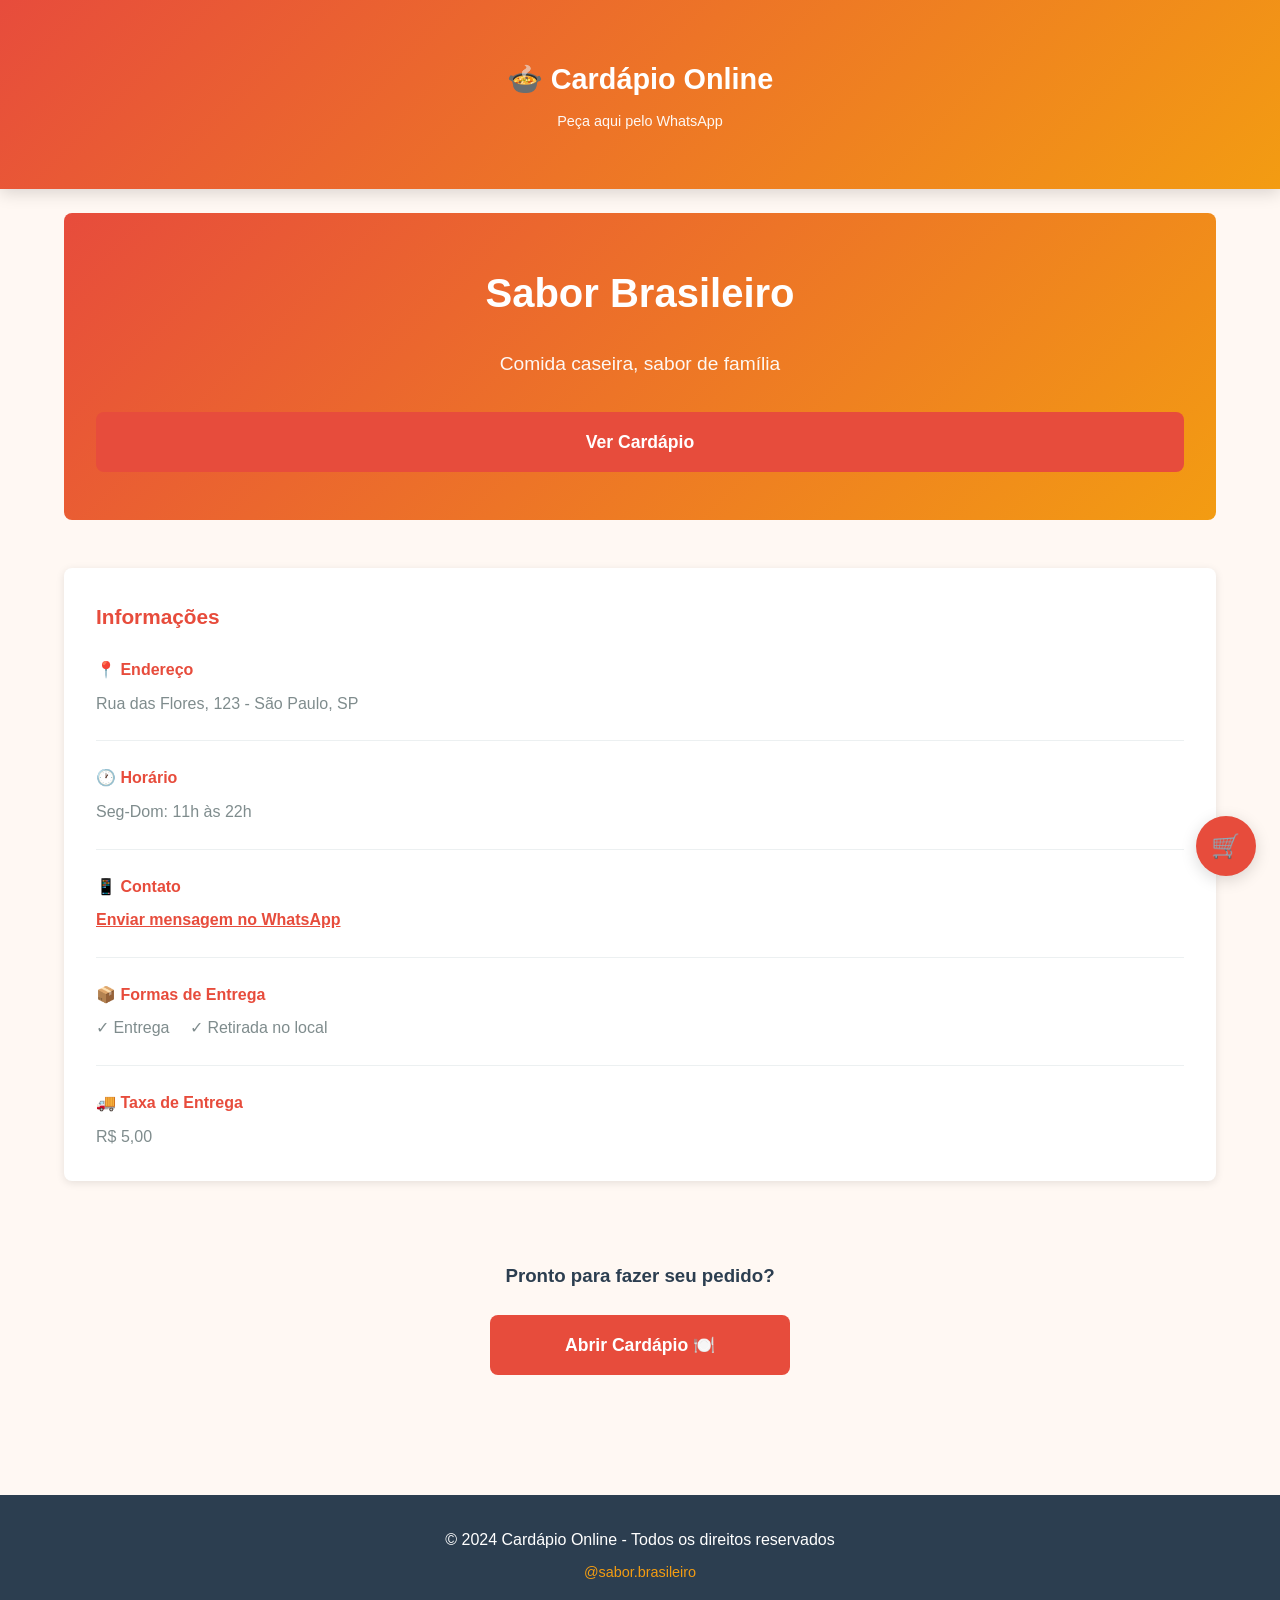
==== index.html @ 6b0ae538 "Cria template inicial de cardapio com pedidos via WhatsApp" ====
<!DOCTYPE html>
<html lang="pt-BR">
<head>
  <meta charset="UTF-8">
  <meta name="viewport" content="width=device-width, initial-scale=1.0">
  <title>Cardápio - Sabor Brasileiro</title>
  <link rel="stylesheet" href="css/style.css">
</head>
<body data-page="index">
  <!-- HEADER -->
  <header>
    <div class="container">
      <h1>🍲 Cardápio Online</h1>
      <p>Peça aqui pelo WhatsApp</p>
    </div>
  </header>

  <!-- CONTEÚDO PRINCIPAL -->
  <main class="container">
    <!-- SEÇÃO HERO -->
    <section class="hero">
      <h2 id="restaurante-nome">Sabor Brasileiro</h2>
      <p id="restaurante-slogan">Comida caseira, sabor de família</p>
      <a href="cardapio.html" class="btn btn-bloco">
        Ver Cardápio
      </a>
    </section>

    <!-- INFORMAÇÕES DO RESTAURANTE -->
    <section class="info-restaurante">
      <h2 style="font-size: 1.3rem; margin-bottom: 1.5rem; color: var(--cor-principal);">
        Informações
      </h2>

      <div class="info-item">
        <div class="info-titulo">📍 Endereço</div>
        <div class="info-descricao" id="restaurante-endereco">
          Rua das Flores, 123 - São Paulo, SP
        </div>
      </div>

      <div class="info-item">
        <div class="info-titulo">🕐 Horário</div>
        <div class="info-descricao" id="restaurante-horario">
          Seg-Dom: 11h às 22h
        </div>
      </div>

      <div class="info-item">
        <div class="info-titulo">📱 Contato</div>
        <div class="info-descricao">
          <a href="https://wa.me/5511987654321" target="_blank" style="color: var(--cor-principal); font-weight: 600;">
            Enviar mensagem no WhatsApp
          </a>
        </div>
      </div>

      <div class="info-item">
        <div class="info-titulo">📦 Formas de Entrega</div>
        <div class="info-descricao">
          <span id="info-entrega" style="display: none; margin-right: 1rem;">✓ Entrega</span>
          <span id="info-retirada" style="display: none;">✓ Retirada no local</span>
        </div>
      </div>

      <div class="info-item">
        <div class="info-titulo">🚚 Taxa de Entrega</div>
        <div class="info-descricao" id="restaurante-taxa">
          R$ 5,00 (padrão)
        </div>
      </div>
    </section>

    <!-- CHAMADA PARA AÇÃO -->
    <section style="text-align: center; padding: var(--espacamento-xl) 0;">
      <h3 style="margin-bottom: var(--espacamento-md); color: var(--cor-texto);">
        Pronto para fazer seu pedido?
      </h3>
      <a href="cardapio.html" class="btn btn-bloco" style="max-width: 300px; margin: 0 auto;">
        Abrir Cardápio 🍽️
      </a>
    </section>
  </main>

  <!-- RODAPÉ -->
  <footer>
    <p>&copy; 2024 Cardápio Online - Todos os direitos reservados</p>
    <p style="margin-top: 0.5rem; font-size: 0.9rem;">
      <a href="https://instagram.com/sabor.brasileiro" target="_blank" id="footer-instagram">
        Siga nosso Instagram
      </a>
    </p>
  </footer>

  <!-- CARRINHO FLUTUANTE -->
  <div class="carrinho-flutuante">
    <a href="cardapio.html#carrinho" class="btn btn-carrinho">
      🛒
      <span id="carrinho-contador" style="display: none;">0</span>
    </a>
  </div>

  <!-- SCRIPTS -->
  <script src="config/restaurante.js"></script>
  <script src="data/cardapio.js"></script>
  <script src="js/cart.js"></script>
  <script src="js/whatsapp.js"></script>
  <script src="js/app.js"></script>

  <!-- INICIALIZAR DADOS DO RESTAURANTE -->
  <script>
    document.addEventListener('DOMContentLoaded', () => {
      // Preenche dados do restaurante
      document.getElementById('restaurante-nome').textContent = Restaurante.nome;
      document.getElementById('restaurante-slogan').textContent = Restaurante.slogan;
      document.getElementById('restaurante-endereco').textContent = Restaurante.endereco;
      document.getElementById('restaurante-horario').textContent = Restaurante.horario;
      document.getElementById('restaurante-taxa').textContent = 
        `R$ ${Restaurante.taxaEntregaPadrao.toFixed(2).replace('.', ',')}`;

      // Mostra opções de entrega/retirada
      if (Restaurante.aceitaEntrega) {
        document.getElementById('info-entrega').style.display = 'inline';
      }
      if (Restaurante.aceitaRetirada) {
        document.getElementById('info-retirada').style.display = 'inline';
      }

      // Instagram
      const footerInsta = document.getElementById('footer-instagram');
      if (Restaurante.instagram) {
        footerInsta.textContent = Restaurante.instagram;
        footerInsta.href = `https://instagram.com/${Restaurante.instagram.replace('@', '')}`;
      }

      // Atualiza contador do carrinho
      App.atualizarContador();

      // Define cores do site
      const root = document.documentElement;
      root.style.setProperty('--cor-principal', Restaurante.cores.principal);
      root.style.setProperty('--cor-secundaria', Restaurante.cores.secundaria);
      root.style.setProperty('--cor-fundo', Restaurante.cores.fundo);
      root.style.setProperty('--cor-texto', Restaurante.cores.texto);
    });
  </script>
</body>
</html>
---- css/style.css ----
/**
 * Estilos da Aplicação
 * Design mobile-first e responsivo
 */

* {
  margin: 0;
  padding: 0;
  box-sizing: border-box;
}

/* Variáveis CSS */
:root {
  --cor-principal: #E74C3C;
  --cor-secundaria: #F39C12;
  --cor-fundo: #FFF8F3;
  --cor-texto: #2C3E50;
  --cor-texto-claro: #7F8C8D;
  --cor-border: #ECF0F1;
  --cor-sucesso: #27AE60;
  --cor-erro: #E74C3C;
  
  --espacamento-xs: 0.5rem;
  --espacamento-sm: 1rem;
  --espacamento-md: 1.5rem;
  --espacamento-lg: 2rem;
  --espacamento-xl: 3rem;
  
  --sombra: 0 2px 8px rgba(0, 0, 0, 0.1);
  --sombra-forte: 0 4px 16px rgba(0, 0, 0, 0.15);
  
  --raio-border: 8px;
}

body {
  font-family: -apple-system, BlinkMacSystemFont, 'Segoe UI', Roboto, 'Helvetica Neue', Arial, sans-serif;
  background-color: var(--cor-fundo);
  color: var(--cor-texto);
  line-height: 1.6;
}

/* HEADER */
header {
  background: linear-gradient(135deg, var(--cor-principal) 0%, var(--cor-secundaria) 100%);
  color: white;
  padding: var(--espacamento-lg) var(--espacamento-md);
  text-align: center;
  box-shadow: var(--sombra-forte);
  position: sticky;
  top: 0;
  z-index: 100;
}

header h1 {
  font-size: 1.8rem;
  margin-bottom: var(--espacamento-xs);
  font-weight: 700;
}

header p {
  font-size: 0.9rem;
  opacity: 0.95;
}

.header-info {
  font-size: 0.85rem;
  margin-top: var(--espacamento-md);
  display: flex;
  justify-content: center;
  gap: var(--espacamento-md);
  flex-wrap: wrap;
}

.header-info span {
  display: flex;
  align-items: center;
  gap: 0.25rem;
}

/* NAVEGAÇÃO */
nav {
  background: white;
  box-shadow: var(--sombra);
  position: sticky;
  top: 100px;
  z-index: 99;
}

nav ul {
  list-style: none;
  display: flex;
  overflow-x: auto;
  padding: 0 var(--espacamento-md);
  scroll-behavior: smooth;
}

nav li {
  flex-shrink: 0;
}

nav a {
  display: block;
  padding: var(--espacamento-md) var(--espacamento-md);
  color: var(--cor-texto);
  text-decoration: none;
  border-bottom: 3px solid transparent;
  transition: all 0.3s ease;
  white-space: nowrap;
}

nav a:hover,
nav a.active {
  color: var(--cor-principal);
  border-bottom-color: var(--cor-principal);
}

/* CONTAINER */
.container {
  max-width: 1200px;
  margin: 0 auto;
  padding: var(--espacamento-md);
}

main {
  min-height: calc(100vh - 200px);
}

/* BOTÕES */
button,
.btn {
  display: inline-block;
  padding: 0.75rem 1.5rem;
  background-color: var(--cor-principal);
  color: white;
  border: none;
  border-radius: var(--raio-border);
  font-size: 1rem;
  font-weight: 600;
  cursor: pointer;
  transition: all 0.3s ease;
  text-decoration: none;
  text-align: center;
}

button:hover,
.btn:hover {
  background-color: #C0392B;
  transform: translateY(-2px);
  box-shadow: var(--sombra-forte);
}

button:active,
.btn:active {
  transform: translateY(0);
}

button.secundario {
  background-color: var(--cor-secundaria);
}

button.secundario:hover {
  background-color: #D68910;
}

button:disabled {
  background-color: var(--cor-texto-claro);
  cursor: not-allowed;
  transform: none;
}

.btn-bloco {
  display: block;
  width: 100%;
  padding: 1rem;
  font-size: 1.1rem;
}

.btn-pequeno {
  padding: 0.5rem 1rem;
  font-size: 0.9rem;
}

/* CARDS DE PRODUTO */
.grid-produtos {
  display: grid;
  grid-template-columns: repeat(auto-fill, minmax(280px, 1fr));
  gap: var(--espacamento-md);
  margin-top: var(--espacamento-md);
}

.card-produto {
  background: white;
  border-radius: var(--raio-border);
  overflow: hidden;
  box-shadow: var(--sombra);
  transition: all 0.3s ease;
  display: flex;
  flex-direction: column;
}

.card-produto:hover {
  transform: translateY(-4px);
  box-shadow: var(--sombra-forte);
}

.card-imagem {
  background: linear-gradient(135deg, var(--cor-principal) 0%, var(--cor-secundaria) 100%);
  padding: var(--espacamento-lg);
  text-align: center;
  font-size: 3rem;
  min-height: 150px;
  display: flex;
  align-items: center;
  justify-content: center;
}

.card-conteudo {
  padding: var(--espacamento-md);
  flex: 1;
  display: flex;
  flex-direction: column;
}

.card-nome {
  font-size: 1.2rem;
  font-weight: 700;
  color: var(--cor-texto);
  margin-bottom: var(--espacamento-xs);
}

.card-descricao {
  font-size: 0.9rem;
  color: var(--cor-texto-claro);
  margin-bottom: var(--espacamento-md);
  flex: 1;
}

.card-preco {
  font-size: 1.5rem;
  font-weight: 700;
  color: var(--cor-principal);
  margin-bottom: var(--espacamento-md);
}

.card-produto button {
  width: 100%;
}

/* CATEGORIAS */
.secao-categoria {
  margin-bottom: var(--espacamento-xl);
}

.categoria-titulo {
  font-size: 1.5rem;
  font-weight: 700;
  color: var(--cor-principal);
  margin-bottom: var(--espacamento-xs);
  padding-bottom: var(--espacamento-sm);
  border-bottom: 3px solid var(--cor-secundaria);
}

.categoria-descricao {
  color: var(--cor-texto-claro);
  margin-bottom: var(--espacamento-md);
  font-size: 0.95rem;
}

/* CARRINHO */
.carrinho-flutuante {
  position: fixed;
  bottom: var(--espacamento-md);
  right: var(--espacamento-md);
  z-index: 200;
}

.btn-carrinho {
  width: 60px;
  height: 60px;
  border-radius: 50%;
  padding: 0;
  display: flex;
  align-items: center;
  justify-content: center;
  font-size: 1.5rem;
  box-shadow: var(--sombra-forte);
  position: relative;
}

#carrinho-contador {
  position: absolute;
  top: -8px;
  right: -8px;
  background-color: var(--cor-erro);
  color: white;
  width: 32px;
  height: 32px;
  border-radius: 50%;
  display: flex;
  align-items: center;
  justify-content: center;
  font-weight: 700;
  font-size: 0.9rem;
}

/* TABELA DE ITENS */
.tabela-itens {
  width: 100%;
  border-collapse: collapse;
  margin-bottom: var(--espacamento-md);
  background: white;
  border-radius: var(--raio-border);
  overflow: hidden;
  box-shadow: var(--sombra);
}

.tabela-itens th {
  background: linear-gradient(135deg, var(--cor-principal) 0%, var(--cor-secundaria) 100%);
  color: white;
  padding: var(--espacamento-md);
  text-align: left;
  font-weight: 600;
}

.tabela-itens td {
  padding: var(--espacamento-md);
  border-bottom: 1px solid var(--cor-border);
}

.tabela-itens tr:last-child td {
  border-bottom: none;
}

.tabela-itens tr:hover {
  background-color: var(--cor-fundo);
}

.quantidade-controle {
  display: flex;
  align-items: center;
  gap: var(--espacamento-xs);
  background: var(--cor-fundo);
  border-radius: var(--raio-border);
  padding: var(--espacamento-xs);
  width: fit-content;
}

.quantidade-controle button {
  width: 32px;
  height: 32px;
  padding: 0;
  border-radius: 4px;
  font-size: 1rem;
}

.quantidade-controle span {
  min-width: 30px;
  text-align: center;
  font-weight: 600;
}

/* FORMULÁRIOS */
form {
  background: white;
  padding: var(--espacamento-lg);
  border-radius: var(--raio-border);
  box-shadow: var(--sombra);
  max-width: 600px;
  margin: 0 auto;
}

.form-grupo {
  margin-bottom: var(--espacamento-md);
}

label {
  display: block;
  margin-bottom: var(--espacamento-xs);
  font-weight: 600;
  color: var(--cor-texto);
}

input,
select,
textarea {
  width: 100%;
  padding: 0.75rem;
  border: 2px solid var(--cor-border);
  border-radius: var(--raio-border);
  font-size: 1rem;
  font-family: inherit;
  transition: border-color 0.3s ease;
}

input:focus,
select:focus,
textarea:focus {
  outline: none;
  border-color: var(--cor-principal);
  box-shadow: 0 0 0 3px rgba(231, 76, 60, 0.1);
}

input:invalid,
select:invalid,
textarea:invalid {
  border-color: var(--cor-erro);
}

textarea {
  resize: vertical;
  min-height: 100px;
}

/* RESUMO DO PEDIDO */
.resumo-pedido {
  background: white;
  padding: var(--espacamento-lg);
  border-radius: var(--raio-border);
  box-shadow: var(--sombra);
  margin-bottom: var(--espacamento-lg);
}

.resumo-linha {
  display: flex;
  justify-content: space-between;
  padding: var(--espacamento-sm) 0;
  border-bottom: 1px solid var(--cor-border);
}

.resumo-linha:last-child {
  border-bottom: none;
}

.resumo-total {
  font-size: 1.3rem;
  font-weight: 700;
  color: var(--cor-principal);
  margin-top: var(--espacamento-md);
  padding-top: var(--espacamento-md);
  border-top: 3px solid var(--cor-principal);
}

/* MENSAGENS */
.mensagem {
  padding: var(--espacamento-md);
  border-radius: var(--raio-border);
  margin-bottom: var(--espacamento-md);
  font-weight: 600;
  animation: slideIn 0.3s ease;
}

@keyframes slideIn {
  from {
    transform: translateY(-100%);
    opacity: 0;
  }
  to {
    transform: translateY(0);
    opacity: 1;
  }
}

.mensagem-sucesso {
  background-color: #D5F4E6;
  color: var(--cor-sucesso);
  border-left: 4px solid var(--cor-sucesso);
}

.mensagem-erro {
  background-color: #FADBD8;
  color: var(--cor-erro);
  border-left: 4px solid var(--cor-erro);
}

.mensagem-info {
  background-color: #D6EAF8;
  color: #2874A6;
  border-left: 4px solid #2874A6;
}

/* FOOTER */
footer {
  background: var(--cor-texto);
  color: white;
  padding: var(--espacamento-lg) var(--espacamento-md);
  text-align: center;
  margin-top: var(--espacamento-xl);
}

footer a {
  color: var(--cor-secundaria);
  text-decoration: none;
}

footer a:hover {
  text-decoration: underline;
}

/* PÁGINA INICIAL */
.hero {
  text-align: center;
  padding: var(--espacamento-xl) var(--espacamento-lg);
  background: linear-gradient(135deg, var(--cor-principal) 0%, var(--cor-secundaria) 100%);
  color: white;
  border-radius: var(--raio-border);
  margin-bottom: var(--espacamento-xl);
}

.hero h2 {
  font-size: 2.5rem;
  margin-bottom: var(--espacamento-md);
  font-weight: 700;
}

.hero p {
  font-size: 1.2rem;
  margin-bottom: var(--espacamento-lg);
  opacity: 0.95;
}

.info-restaurante {
  background: white;
  padding: var(--espacamento-lg);
  border-radius: var(--raio-border);
  box-shadow: var(--sombra);
  margin-bottom: var(--espacamento-lg);
}

.info-item {
  margin-bottom: var(--espacamento-md);
  padding-bottom: var(--espacamento-md);
  border-bottom: 1px solid var(--cor-border);
}

.info-item:last-child {
  border-bottom: none;
  margin-bottom: 0;
  padding-bottom: 0;
}

.info-titulo {
  font-weight: 600;
  color: var(--cor-principal);
  margin-bottom: var(--espacamento-xs);
}

.info-descricao {
  color: var(--cor-texto-claro);
}

/* CAIXA VAZIA */
.caixa-vazia {
  text-align: center;
  padding: var(--espacamento-xl) var(--espacamento-lg);
  color: var(--cor-texto-claro);
}

.caixa-vazia-icone {
  font-size: 3rem;
  margin-bottom: var(--espacamento-md);
}

.caixa-vazia h3 {
  font-size: 1.3rem;
  margin-bottom: var(--espacamento-sm);
  color: var(--cor-texto);
}

/* RESPONSIVE */
@media (max-width: 768px) {
  :root {
    --espacamento-md: 1rem;
    --espacamento-lg: 1.5rem;
  }

  header h1 {
    font-size: 1.5rem;
  }

  .hero h2 {
    font-size: 2rem;
  }

  .grid-produtos {
    grid-template-columns: repeat(auto-fill, minmax(240px, 1fr));
  }

  nav ul {
    padding: 0 var(--espacamento-sm);
  }

  nav a {
    padding: var(--espacamento-sm);
  }

  .tabela-itens {
    font-size: 0.9rem;
  }

  .tabela-itens th,
  .tabela-itens td {
    padding: var(--espacamento-sm);
  }

  .btn-carrinho {
    width: 50px;
    height: 50px;
    font-size: 1.2rem;
  }

  form {
    padding: var(--espacamento-md);
  }
}

@media (max-width: 480px) {
  :root {
    --espacamento-lg: 1rem;
  }

  header h1 {
    font-size: 1.3rem;
  }

  .hero h2 {
    font-size: 1.5rem;
  }

  .hero p {
    font-size: 1rem;
  }

  .grid-produtos {
    grid-template-columns: repeat(auto-fill, minmax(150px, 1fr));
    gap: var(--espacamento-sm);
  }

  .card-imagem {
    font-size: 2.5rem;
    padding: var(--espacamento-md);
    min-height: 120px;
  }

  .card-conteudo {
    padding: var(--espacamento-sm);
  }

  .header-info {
    gap: var(--espacamento-sm);
  }

  .btn-carrinho {
    width: 45px;
    height: 45px;
    bottom: var(--espacamento-sm);
    right: var(--espacamento-sm);
  }

  #carrinho-contador {
    width: 28px;
    height: 28px;
    font-size: 0.8rem;
  }

  .quantidade-controle {
    gap: 0;
  }

  .quantidade-controle button {
    width: 28px;
    height: 28px;
    padding: 0;
    font-size: 0.9rem;
  }

  .resumo-linha {
    flex-direction: column;
    gap: var(--espacamento-xs);
  }

  table {
    font-size: 0.85rem;
  }
}
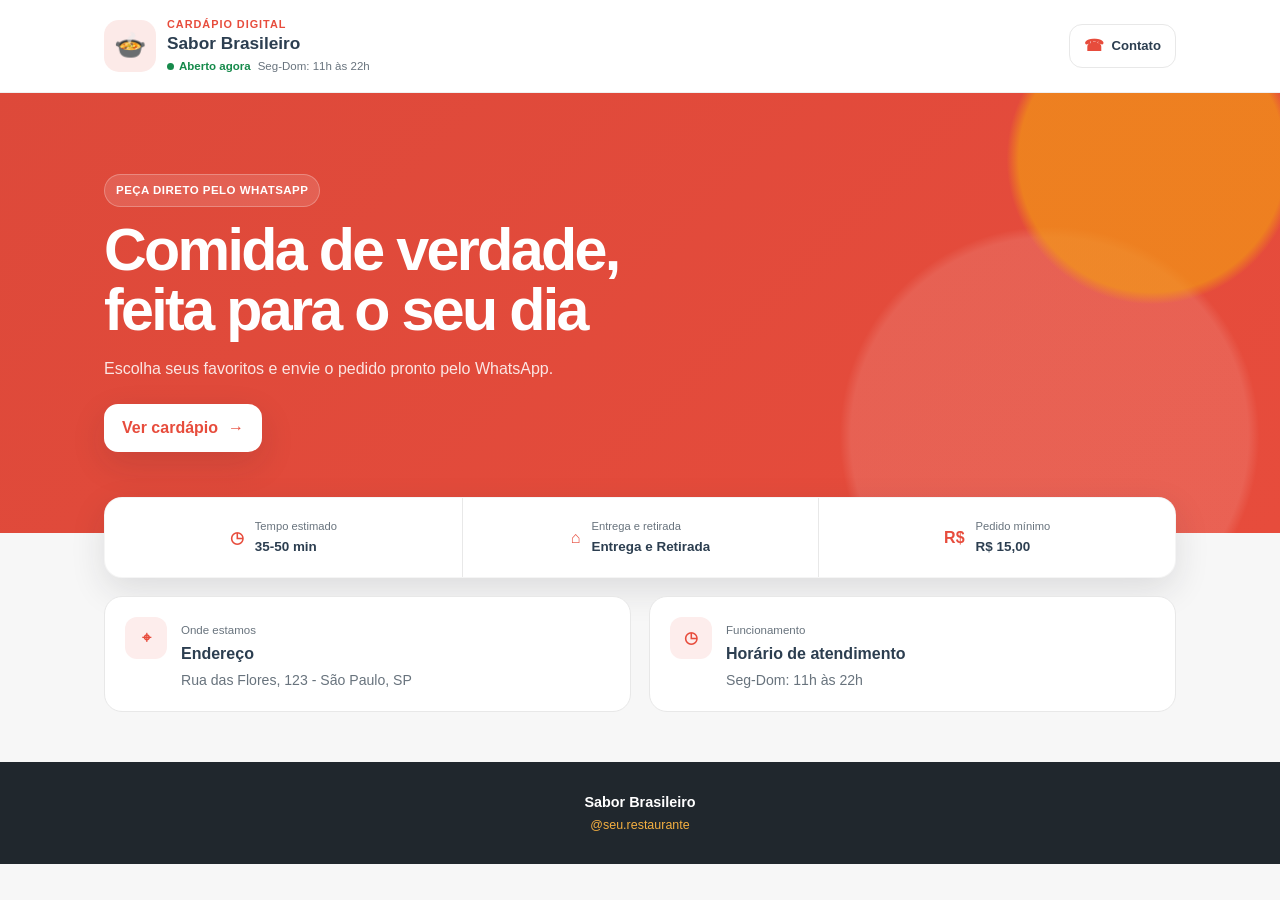
==== commit 440a4a9a: "Melhora experiencia mobile do cardapio" ====
--- a/index.html
+++ b/index.html
@@ -3,145 +3,120 @@
 <head>
   <meta charset="UTF-8">
   <meta name="viewport" content="width=device-width, initial-scale=1.0">
-  <title>Cardápio - Sabor Brasileiro</title>
+  <meta name="theme-color" content="#E74C3C">
+  <title>Cardápio Digital</title>
+  <link rel="icon" href="data:,">
   <link rel="stylesheet" href="css/style.css">
 </head>
 <body data-page="index">
-  <!-- HEADER -->
-  <header>
-    <div class="container">
-      <h1>🍲 Cardápio Online</h1>
-      <p>Peça aqui pelo WhatsApp</p>
+  <header class="app-header">
+    <div class="container header-top">
+      <div class="restaurante-logo">
+        <div class="logo-badge" id="header-logo" aria-hidden="true">🍲</div>
+        <div class="restaurante-info">
+          <span class="small-label">Cardápio digital</span>
+          <h1 id="restaurante-nome">Restaurante</h1>
+          <div class="status-line">
+            <span class="status-chip" id="status-aberto">Aberto agora</span>
+            <span id="restaurante-horario">Consulte o horário</span>
+          </div>
+        </div>
+      </div>
+      <a data-whatsapp href="#" target="_blank" rel="noopener" class="contact-button" aria-label="Falar com o restaurante no WhatsApp">
+        <span class="contact-icon">☎</span>
+        <span>Contato</span>
+      </a>
     </div>
   </header>
 
-  <!-- CONTEÚDO PRINCIPAL -->
-  <main class="container">
-    <!-- SEÇÃO HERO -->
-    <section class="hero">
-      <h2 id="restaurante-nome">Sabor Brasileiro</h2>
-      <p id="restaurante-slogan">Comida caseira, sabor de família</p>
-      <a href="cardapio.html" class="btn btn-bloco">
-        Ver Cardápio
-      </a>
-    </section>
-
-    <!-- INFORMAÇÕES DO RESTAURANTE -->
-    <section class="info-restaurante">
-      <h2 style="font-size: 1.3rem; margin-bottom: 1.5rem; color: var(--cor-principal);">
-        Informações
-      </h2>
-
-      <div class="info-item">
-        <div class="info-titulo">📍 Endereço</div>
-        <div class="info-descricao" id="restaurante-endereco">
-          Rua das Flores, 123 - São Paulo, SP
-        </div>
-      </div>
-
-      <div class="info-item">
-        <div class="info-titulo">🕐 Horário</div>
-        <div class="info-descricao" id="restaurante-horario">
-          Seg-Dom: 11h às 22h
-        </div>
-      </div>
-
-      <div class="info-item">
-        <div class="info-titulo">📱 Contato</div>
-        <div class="info-descricao">
-          <a href="https://wa.me/5511987654321" target="_blank" style="color: var(--cor-principal); font-weight: 600;">
-            Enviar mensagem no WhatsApp
-          </a>
-        </div>
-      </div>
-
-      <div class="info-item">
-        <div class="info-titulo">📦 Formas de Entrega</div>
-        <div class="info-descricao">
-          <span id="info-entrega" style="display: none; margin-right: 1rem;">✓ Entrega</span>
-          <span id="info-retirada" style="display: none;">✓ Retirada no local</span>
-        </div>
-      </div>
-
-      <div class="info-item">
-        <div class="info-titulo">🚚 Taxa de Entrega</div>
-        <div class="info-descricao" id="restaurante-taxa">
-          R$ 5,00 (padrão)
-        </div>
+  <main>
+    <section class="home-hero" id="home-hero">
+      <div class="container hero-content">
+        <span class="hero-eyebrow">Peça direto pelo WhatsApp</span>
+        <h2 id="banner-titulo">Comida de verdade, feita para o seu dia</h2>
+        <p id="banner-texto">Escolha seus favoritos e envie o pedido pronto pelo WhatsApp.</p>
+        <a href="cardapio.html" class="btn btn-primary btn-hero">Ver cardápio <span>→</span></a>
       </div>
     </section>
 
-    <!-- CHAMADA PARA AÇÃO -->
-    <section style="text-align: center; padding: var(--espacamento-xl) 0;">
-      <h3 style="margin-bottom: var(--espacamento-md); color: var(--cor-texto);">
-        Pronto para fazer seu pedido?
-      </h3>
-      <a href="cardapio.html" class="btn btn-bloco" style="max-width: 300px; margin: 0 auto;">
-        Abrir Cardápio 🍽️
-      </a>
+    <section class="container home-panel" aria-label="Informações do restaurante">
+      <div class="service-summary">
+        <article class="service-item">
+          <span class="service-icon">◷</span>
+          <div><small>Tempo estimado</small><strong id="tempo-entrega">35-50 min</strong></div>
+        </article>
+        <article class="service-item">
+          <span class="service-icon">⌂</span>
+          <div><small>Entrega e retirada</small><strong id="modalidades">Disponíveis</strong></div>
+        </article>
+        <article class="service-item">
+          <span class="service-icon">R$</span>
+          <div><small>Pedido mínimo</small><strong id="pedido-minimo">R$ 0,00</strong></div>
+        </article>
+      </div>
+
+      <div class="home-info-grid">
+        <article class="info-card">
+          <span class="info-icon">⌖</span>
+          <div>
+            <small>Onde estamos</small>
+            <h3>Endereço</h3>
+            <p id="restaurante-endereco"></p>
+          </div>
+        </article>
+        <article class="info-card">
+          <span class="info-icon">◷</span>
+          <div>
+            <small>Funcionamento</small>
+            <h3>Horário de atendimento</h3>
+            <p id="restaurante-horario-detalhe"></p>
+          </div>
+        </article>
+      </div>
     </section>
   </main>
 
-  <!-- RODAPÉ -->
   <footer>
-    <p>&copy; 2024 Cardápio Online - Todos os direitos reservados</p>
-    <p style="margin-top: 0.5rem; font-size: 0.9rem;">
-      <a href="https://instagram.com/sabor.brasileiro" target="_blank" id="footer-instagram">
-        Siga nosso Instagram
-      </a>
-    </p>
+    <strong id="footer-restaurante">Restaurante</strong>
+    <a href="#" id="footer-instagram"></a>
   </footer>
 
-  <!-- CARRINHO FLUTUANTE -->
-  <div class="carrinho-flutuante">
-    <a href="cardapio.html#carrinho" class="btn btn-carrinho">
-      🛒
-      <span id="carrinho-contador" style="display: none;">0</span>
-    </a>
-  </div>
-
-  <!-- SCRIPTS -->
   <script src="config/restaurante.js"></script>
   <script src="data/cardapio.js"></script>
   <script src="js/cart.js"></script>
   <script src="js/whatsapp.js"></script>
   <script src="js/app.js"></script>
-
-  <!-- INICIALIZAR DADOS DO RESTAURANTE -->
   <script>
     document.addEventListener('DOMContentLoaded', () => {
-      // Preenche dados do restaurante
-      document.getElementById('restaurante-nome').textContent = Restaurante.nome;
-      document.getElementById('restaurante-slogan').textContent = Restaurante.slogan;
+      document.title = `Cardápio - ${Restaurante.nome}`;
+      document.getElementById('banner-titulo').textContent = Restaurante.bannerTitulo || Restaurante.slogan;
+      document.getElementById('banner-texto').textContent = Restaurante.bannerTexto || Restaurante.slogan;
+      document.getElementById('tempo-entrega').textContent = Restaurante.tempoEntrega || 'Consulte';
+      document.getElementById('pedido-minimo').textContent = App.formatarMoeda(Restaurante.pedidoMinimo || 0);
       document.getElementById('restaurante-endereco').textContent = Restaurante.endereco;
-      document.getElementById('restaurante-horario').textContent = Restaurante.horario;
-      document.getElementById('restaurante-taxa').textContent = 
-        `R$ ${Restaurante.taxaEntregaPadrao.toFixed(2).replace('.', ',')}`;
+      document.getElementById('restaurante-horario-detalhe').textContent = Restaurante.horario;
+      document.getElementById('footer-restaurante').textContent = Restaurante.nome;
 
-      // Mostra opções de entrega/retirada
-      if (Restaurante.aceitaEntrega) {
-        document.getElementById('info-entrega').style.display = 'inline';
-      }
-      if (Restaurante.aceitaRetirada) {
-        document.getElementById('info-retirada').style.display = 'inline';
+      const modalidades = [];
+      if (Restaurante.aceitaEntrega) modalidades.push('Entrega');
+      if (Restaurante.aceitaRetirada) modalidades.push('Retirada');
+      document.getElementById('modalidades').textContent = modalidades.join(' e ') || 'Consulte';
+
+      const instagram = document.getElementById('footer-instagram');
+      if (Restaurante.instagram) {
+        instagram.textContent = Restaurante.instagram;
+        instagram.href = `https://instagram.com/${Restaurante.instagram.replace('@', '')}`;
+        instagram.target = '_blank';
+        instagram.rel = 'noopener';
+      } else {
+        instagram.remove();
       }
 
-      // Instagram
-      const footerInsta = document.getElementById('footer-instagram');
-      if (Restaurante.instagram) {
-        footerInsta.textContent = Restaurante.instagram;
-        footerInsta.href = `https://instagram.com/${Restaurante.instagram.replace('@', '')}`;
+      const hero = document.getElementById('home-hero');
+      if (Restaurante.bannerImagem) {
+        hero.style.setProperty('--banner-image', `url("${Restaurante.bannerImagem}")`);
+        hero.classList.add('has-image');
       }
-
-      // Atualiza contador do carrinho
-      App.atualizarContador();
-
-      // Define cores do site
-      const root = document.documentElement;
-      root.style.setProperty('--cor-principal', Restaurante.cores.principal);
-      root.style.setProperty('--cor-secundaria', Restaurante.cores.secundaria);
-      root.style.setProperty('--cor-fundo', Restaurante.cores.fundo);
-      root.style.setProperty('--cor-texto', Restaurante.cores.texto);
     });
   </script>
 </body>
--- a/css/style.css
+++ b/css/style.css
@@ -1,684 +1,1322 @@
-/**
- * Estilos da Aplicação
- * Design mobile-first e responsivo
- */
+:root {
+  --cor-principal: #e74c3c;
+  --cor-secundaria: #f39c12;
+  --cor-fundo: #fff8f3;
+  --cor-texto: #24313d;
+  --cor-muted: #68737d;
+  --cor-borda: #e8e8e8;
+  --cor-superficie: #ffffff;
+  --cor-sucesso: #168a4b;
+  --sombra-sm: 0 3px 14px rgba(31, 35, 39, 0.07);
+  --sombra-md: 0 12px 35px rgba(31, 35, 39, 0.12);
+  --raio-sm: 12px;
+  --raio-md: 18px;
+  --raio-lg: 26px;
+  --container: 1120px;
+}
 
 * {
+  box-sizing: border-box;
   margin: 0;
   padding: 0;
-  box-sizing: border-box;
-}
-
-/* Variáveis CSS */
-:root {
-  --cor-principal: #E74C3C;
-  --cor-secundaria: #F39C12;
-  --cor-fundo: #FFF8F3;
-  --cor-texto: #2C3E50;
-  --cor-texto-claro: #7F8C8D;
-  --cor-border: #ECF0F1;
-  --cor-sucesso: #27AE60;
-  --cor-erro: #E74C3C;
-  
-  --espacamento-xs: 0.5rem;
-  --espacamento-sm: 1rem;
-  --espacamento-md: 1.5rem;
-  --espacamento-lg: 2rem;
-  --espacamento-xl: 3rem;
-  
-  --sombra: 0 2px 8px rgba(0, 0, 0, 0.1);
-  --sombra-forte: 0 4px 16px rgba(0, 0, 0, 0.15);
-  
-  --raio-border: 8px;
+}
+
+html {
+  scroll-behavior: smooth;
+  scroll-padding-top: 76px;
 }
 
 body {
-  font-family: -apple-system, BlinkMacSystemFont, 'Segoe UI', Roboto, 'Helvetica Neue', Arial, sans-serif;
-  background-color: var(--cor-fundo);
+  min-width: 320px;
+  min-height: 100vh;
+  background: #f7f7f7;
   color: var(--cor-texto);
-  line-height: 1.6;
-}
-
-/* HEADER */
-header {
-  background: linear-gradient(135deg, var(--cor-principal) 0%, var(--cor-secundaria) 100%);
-  color: white;
-  padding: var(--espacamento-lg) var(--espacamento-md);
+  font-family: Inter, -apple-system, BlinkMacSystemFont, "Segoe UI", sans-serif;
+  line-height: 1.45;
+  -webkit-font-smoothing: antialiased;
+}
+
+body.has-cart-bar {
+  padding-bottom: 92px;
+}
+
+button,
+input,
+textarea {
+  font: inherit;
+}
+
+button,
+a {
+  -webkit-tap-highlight-color: transparent;
+}
+
+button {
+  border: 0;
+}
+
+a {
+  color: inherit;
+  text-decoration: none;
+}
+
+img {
+  display: block;
+  width: 100%;
+  height: 100%;
+  object-fit: cover;
+}
+
+[hidden] {
+  display: none !important;
+}
+
+.container {
+  width: min(100%, var(--container));
+  margin-inline: auto;
+  padding-inline: 16px;
+}
+
+.sr-only {
+  position: absolute;
+  width: 1px;
+  height: 1px;
+  padding: 0;
+  margin: -1px;
+  overflow: hidden;
+  clip: rect(0, 0, 0, 0);
+  white-space: nowrap;
+  border: 0;
+}
+
+/* Header */
+.app-header {
+  position: relative;
+  z-index: 20;
+  background: var(--cor-superficie);
+  border-bottom: 1px solid rgba(0, 0, 0, 0.06);
+}
+
+.header-top {
+  min-height: 82px;
+  display: flex;
+  align-items: center;
+  justify-content: space-between;
+  gap: 12px;
+}
+
+.restaurante-logo {
+  min-width: 0;
+  display: flex;
+  align-items: center;
+  gap: 11px;
+}
+
+.logo-badge {
+  width: 52px;
+  height: 52px;
+  flex: 0 0 52px;
+  display: grid;
+  place-items: center;
+  overflow: hidden;
+  border-radius: 15px;
+  background: color-mix(in srgb, var(--cor-principal) 12%, white);
+  color: var(--cor-principal);
+  font-size: 26px;
+}
+
+.restaurante-info {
+  min-width: 0;
+}
+
+.small-label,
+.section-kicker {
+  display: block;
+  color: var(--cor-principal);
+  font-size: 0.68rem;
+  font-weight: 800;
+  letter-spacing: 0.09em;
+  text-transform: uppercase;
+}
+
+.restaurante-info h1 {
+  max-width: 190px;
+  overflow: hidden;
+  font-size: 1.08rem;
+  line-height: 1.25;
+  text-overflow: ellipsis;
+  white-space: nowrap;
+}
+
+.status-line {
+  display: flex;
+  align-items: center;
+  gap: 7px;
+  margin-top: 3px;
+  color: var(--cor-muted);
+  font-size: 0.72rem;
+  white-space: nowrap;
+}
+
+.status-chip {
+  display: inline-flex;
+  align-items: center;
+  gap: 5px;
+  color: var(--cor-sucesso);
+  font-weight: 800;
+}
+
+.status-chip::before {
+  width: 7px;
+  height: 7px;
+  border-radius: 50%;
+  background: currentColor;
+  content: "";
+}
+
+.contact-button {
+  min-width: 44px;
+  min-height: 44px;
+  display: inline-flex;
+  align-items: center;
+  justify-content: center;
+  gap: 7px;
+  border: 1px solid var(--cor-borda);
+  border-radius: 13px;
+  background: #fff;
+  color: var(--cor-texto);
+  font-size: 0.82rem;
+  font-weight: 800;
+}
+
+.contact-button > span:last-child {
+  display: none;
+}
+
+.contact-icon {
+  color: var(--cor-principal);
+  font-size: 1rem;
+}
+
+/* Home */
+.home-hero,
+.menu-hero {
+  position: relative;
+  overflow: hidden;
+  background:
+    radial-gradient(circle at 90% 15%, color-mix(in srgb, var(--cor-secundaria) 65%, transparent) 0 11%, transparent 12%),
+    radial-gradient(circle at 82% 78%, rgba(255, 255, 255, 0.12) 0 18%, transparent 19%),
+    linear-gradient(135deg, color-mix(in srgb, var(--cor-principal) 90%, #852f28), var(--cor-principal));
+  color: #fff;
+}
+
+.home-hero::after,
+.menu-hero::after {
+  position: absolute;
+  inset: 0;
+  background: linear-gradient(90deg, rgba(25, 17, 16, 0.72), rgba(25, 17, 16, 0.12));
+  content: "";
+  opacity: 0;
+}
+
+.home-hero.has-image,
+.menu-hero.has-image {
+  background-image: var(--banner-image);
+  background-position: center;
+  background-size: cover;
+}
+
+.home-hero.has-image::after,
+.menu-hero.has-image::after {
+  opacity: 1;
+}
+
+.hero-content,
+.menu-hero-content {
+  position: relative;
+  z-index: 1;
+}
+
+.hero-content {
+  min-height: 330px;
+  display: flex;
+  flex-direction: column;
+  align-items: flex-start;
+  justify-content: center;
+  padding-block: 54px;
+}
+
+.hero-eyebrow {
+  display: inline-flex;
+  margin-bottom: 13px;
+  padding: 7px 11px;
+  border: 1px solid rgba(255, 255, 255, 0.26);
+  border-radius: 999px;
+  background: rgba(255, 255, 255, 0.13);
+  font-size: 0.72rem;
+  font-weight: 800;
+  letter-spacing: 0.04em;
+  text-transform: uppercase;
+}
+
+.hero-content h2 {
+  max-width: 620px;
+  font-size: clamp(2rem, 9vw, 3.7rem);
+  line-height: 1.02;
+  letter-spacing: -0.045em;
+}
+
+.hero-content p {
+  max-width: 500px;
+  margin: 16px 0 24px;
+  color: rgba(255, 255, 255, 0.86);
+  font-size: 1rem;
+}
+
+.btn {
+  min-height: 48px;
+  display: inline-flex;
+  align-items: center;
+  justify-content: center;
+  gap: 10px;
+  padding: 12px 18px;
+  border-radius: 14px;
+  cursor: pointer;
+  font-weight: 800;
+  transition: transform 0.2s ease, box-shadow 0.2s ease;
+}
+
+.btn:active {
+  transform: scale(0.98);
+}
+
+.btn-primary {
+  background: var(--cor-principal);
+  color: #fff;
+  box-shadow: 0 8px 20px color-mix(in srgb, var(--cor-principal) 30%, transparent);
+}
+
+.btn-hero {
+  background: #fff;
+  color: var(--cor-principal);
+  box-shadow: var(--sombra-md);
+}
+
+.btn-block {
+  width: 100%;
+}
+
+.home-panel {
+  position: relative;
+  z-index: 2;
+  margin-top: -26px;
+  padding-bottom: 50px;
+}
+
+.service-summary {
+  display: grid;
+  grid-template-columns: repeat(3, 1fr);
+  overflow: hidden;
+  border: 1px solid rgba(0, 0, 0, 0.04);
+  border-radius: var(--raio-md);
+  background: #fff;
+  box-shadow: var(--sombra-md);
+}
+
+.service-item {
+  min-width: 0;
+  padding: 17px 7px;
   text-align: center;
-  box-shadow: var(--sombra-forte);
+}
+
+.service-item + .service-item {
+  border-left: 1px solid var(--cor-borda);
+}
+
+.service-icon {
+  display: none;
+  color: var(--cor-principal);
+  font-weight: 900;
+}
+
+.service-item small,
+.service-item strong {
+  display: block;
+}
+
+.service-item small {
+  margin-bottom: 3px;
+  color: var(--cor-muted);
+  font-size: 0.61rem;
+}
+
+.service-item strong {
+  overflow: hidden;
+  font-size: 0.72rem;
+  text-overflow: ellipsis;
+}
+
+.home-info-grid {
+  display: grid;
+  gap: 12px;
+  margin-top: 18px;
+}
+
+.info-card {
+  display: flex;
+  gap: 14px;
+  padding: 20px;
+  border: 1px solid var(--cor-borda);
+  border-radius: var(--raio-md);
+  background: #fff;
+}
+
+.info-icon {
+  width: 42px;
+  height: 42px;
+  flex: 0 0 42px;
+  display: grid;
+  place-items: center;
+  border-radius: 12px;
+  background: color-mix(in srgb, var(--cor-principal) 10%, white);
+  color: var(--cor-principal);
+  font-weight: 900;
+}
+
+.info-card small {
+  color: var(--cor-muted);
+  font-size: 0.72rem;
+}
+
+.info-card h3 {
+  margin: 2px 0 5px;
+  font-size: 1rem;
+}
+
+.info-card p {
+  color: var(--cor-muted);
+  font-size: 0.88rem;
+}
+
+/* Menu */
+.menu-hero-content {
+  padding-block: 31px 34px;
+}
+
+.menu-hero h2 {
+  max-width: 600px;
+  margin-bottom: 7px;
+  font-size: clamp(1.55rem, 7vw, 2.7rem);
+  line-height: 1.08;
+  letter-spacing: -0.035em;
+}
+
+.menu-hero p {
+  max-width: 530px;
+  color: rgba(255, 255, 255, 0.82);
+  font-size: 0.88rem;
+}
+
+.delivery-meta {
+  display: flex;
+  flex-wrap: wrap;
+  gap: 9px 18px;
+  margin-top: 20px;
+  color: rgba(255, 255, 255, 0.9);
+  font-size: 0.76rem;
+}
+
+.category-nav {
   position: sticky;
   top: 0;
+  z-index: 40;
+  border-bottom: 1px solid var(--cor-borda);
+  background: rgba(255, 255, 255, 0.96);
+  backdrop-filter: blur(12px);
+}
+
+.category-nav .container {
+  padding-inline: 0;
+}
+
+.category-nav ul {
+  display: flex;
+  gap: 7px;
+  overflow-x: auto;
+  padding: 11px 16px;
+  list-style: none;
+  scrollbar-width: none;
+}
+
+.category-nav ul::-webkit-scrollbar,
+.featured-scroller::-webkit-scrollbar {
+  display: none;
+}
+
+.category-nav li {
+  flex: 0 0 auto;
+}
+
+.category-nav a {
+  display: block;
+  padding: 9px 14px;
+  border-radius: 999px;
+  color: var(--cor-muted);
+  font-size: 0.82rem;
+  font-weight: 750;
+  white-space: nowrap;
+}
+
+.category-nav a.active {
+  background: var(--cor-principal);
+  color: #fff;
+}
+
+.menu-content {
+  padding-top: 30px;
+  padding-bottom: 46px;
+}
+
+.featured-section {
+  margin-bottom: 38px;
+}
+
+.section-heading {
+  display: flex;
+  align-items: center;
+  justify-content: space-between;
+  gap: 16px;
+  margin-bottom: 17px;
+}
+
+.section-heading h2,
+.category-heading h2 {
+  font-size: 1.5rem;
+  line-height: 1.15;
+  letter-spacing: -0.025em;
+}
+
+.featured-badge {
+  padding: 7px 10px;
+  border-radius: 999px;
+  background: color-mix(in srgb, var(--cor-principal) 10%, white);
+  color: var(--cor-principal);
+  font-size: 0.7rem;
+  font-weight: 850;
+}
+
+.featured-scroller {
+  display: grid;
+  grid-auto-columns: minmax(250px, 82vw);
+  grid-auto-flow: column;
+  gap: 13px;
+  overflow-x: auto;
+  padding: 2px 2px 14px;
+  scroll-snap-type: x mandatory;
+  scrollbar-width: none;
+}
+
+.product-card {
+  min-width: 0;
+  display: grid;
+  grid-template-columns: 112px 1fr;
+  overflow: hidden;
+  border: 1px solid var(--cor-borda);
+  border-radius: var(--raio-md);
+  background: #fff;
+  box-shadow: var(--sombra-sm);
+}
+
+.featured-card {
+  display: flex;
+  flex-direction: column;
+  scroll-snap-align: start;
+}
+
+.product-media {
+  min-height: 138px;
+  overflow: hidden;
+  background: linear-gradient(135deg, color-mix(in srgb, var(--cor-principal) 15%, white), color-mix(in srgb, var(--cor-secundaria) 18%, white));
+}
+
+.product-media.midia-placeholder,
+.cart-item-media.midia-placeholder,
+.checkout-item-media.midia-placeholder {
+  display: grid;
+  place-items: center;
+  font-size: 2.7rem;
+}
+
+.featured-card .product-media {
+  height: 148px;
+  min-height: 148px;
+}
+
+.product-content {
+  min-width: 0;
+  display: flex;
+  flex-direction: column;
+  padding: 13px;
+}
+
+.product-content small {
+  margin-bottom: 3px;
+  color: var(--cor-principal);
+  font-size: 0.66rem;
+  font-weight: 800;
+  text-transform: uppercase;
+}
+
+.product-content h3 {
+  font-size: 0.98rem;
+  line-height: 1.25;
+}
+
+.product-content p {
+  display: -webkit-box;
+  overflow: hidden;
+  margin: 5px 0 12px;
+  color: var(--cor-muted);
+  font-size: 0.78rem;
+  -webkit-box-orient: vertical;
+  -webkit-line-clamp: 2;
+}
+
+.product-footer {
+  display: flex;
+  align-items: center;
+  justify-content: space-between;
+  gap: 10px;
+  margin-top: auto;
+}
+
+.product-footer strong {
+  color: var(--cor-texto);
+  font-size: 1rem;
+}
+
+.add-button {
+  width: 43px;
+  height: 43px;
+  flex: 0 0 43px;
+  border-radius: 13px;
+  background: var(--cor-principal);
+  color: #fff;
+  cursor: pointer;
+  font-size: 1.65rem;
+  font-weight: 500;
+  line-height: 1;
+  box-shadow: 0 6px 14px color-mix(in srgb, var(--cor-principal) 25%, transparent);
+}
+
+.menu-category {
+  margin-bottom: 40px;
+  scroll-margin-top: 76px;
+}
+
+.category-heading {
+  margin-bottom: 15px;
+}
+
+.category-heading p {
+  margin-top: 5px;
+  color: var(--cor-muted);
+  font-size: 0.83rem;
+}
+
+.product-list {
+  display: grid;
+  gap: 12px;
+}
+
+/* Cart */
+.cart-section {
+  scroll-margin-top: 76px;
+  margin-top: 46px;
+  padding-top: 30px;
+  border-top: 1px solid var(--cor-borda);
+}
+
+.text-button,
+.edit-order-link {
+  background: none;
+  color: var(--cor-principal);
+  cursor: pointer;
+  font-size: 0.8rem;
+  font-weight: 800;
+}
+
+.cart-list,
+.checkout-items {
+  overflow: hidden;
+  border: 1px solid var(--cor-borda);
+  border-radius: var(--raio-md);
+  background: #fff;
+}
+
+.cart-item {
+  display: grid;
+  grid-template-columns: 55px 1fr auto;
+  align-items: center;
+  gap: 11px;
+  padding: 12px;
+}
+
+.cart-item + .cart-item,
+.checkout-item + .checkout-item {
+  border-top: 1px solid var(--cor-borda);
+}
+
+.cart-item-media,
+.checkout-item-media {
+  width: 55px;
+  height: 55px;
+  overflow: hidden;
+  border-radius: 12px;
+  background: #f3f3f3;
+}
+
+.cart-item-media.midia-placeholder,
+.checkout-item-media.midia-placeholder {
+  font-size: 1.7rem;
+}
+
+.cart-item-info h3 {
+  font-size: 0.88rem;
+}
+
+.cart-item-info strong {
+  color: var(--cor-principal);
+  font-size: 0.82rem;
+}
+
+.quantity-control {
+  display: flex;
+  align-items: center;
+  gap: 8px;
+  padding: 4px;
+  border: 1px solid var(--cor-borda);
+  border-radius: 12px;
+}
+
+.quantity-control button {
+  width: 31px;
+  height: 31px;
+  border-radius: 9px;
+  background: #f4f4f4;
+  color: var(--cor-texto);
+  cursor: pointer;
+  font-size: 1.05rem;
+}
+
+.quantity-control span {
+  min-width: 15px;
+  text-align: center;
+  font-size: 0.82rem;
+  font-weight: 850;
+}
+
+.order-totals,
+.checkout-totals {
+  padding: 17px 3px;
+}
+
+.order-totals > div,
+.checkout-totals > div {
+  display: flex;
+  justify-content: space-between;
+  gap: 20px;
+  padding: 6px 0;
+  color: var(--cor-muted);
+  font-size: 0.88rem;
+}
+
+.order-totals strong,
+.checkout-totals strong {
+  color: var(--cor-texto);
+}
+
+.order-totals .order-total,
+.checkout-totals .checkout-total {
+  margin-top: 7px;
+  padding-top: 13px;
+  border-top: 1px dashed #d7d7d7;
+  color: var(--cor-texto);
+  font-size: 1.05rem;
+  font-weight: 850;
+}
+
+.cart-bar {
+  position: fixed;
+  right: 0;
+  bottom: 0;
+  left: 0;
   z-index: 100;
-}
-
-header h1 {
-  font-size: 1.8rem;
-  margin-bottom: var(--espacamento-xs);
-  font-weight: 700;
-}
-
-header p {
+  padding: 10px 12px max(10px, env(safe-area-inset-bottom));
+  background: rgba(255, 255, 255, 0.96);
+  box-shadow: 0 -8px 28px rgba(22, 25, 28, 0.14);
+  backdrop-filter: blur(14px);
+}
+
+.cart-bar-inner {
+  width: min(100%, 700px);
+  min-height: 58px;
+  display: grid;
+  grid-template-columns: 1fr auto 1fr;
+  align-items: center;
+  margin-inline: auto;
+  padding: 8px 16px;
+  border-radius: 16px;
+  background: var(--cor-principal);
+  color: #fff;
+  cursor: pointer;
+}
+
+.cart-count {
+  justify-self: start;
+  padding: 5px 8px;
+  border-radius: 8px;
+  background: rgba(255, 255, 255, 0.18);
+  font-size: 0.75rem;
+  font-weight: 800;
+}
+
+.cart-cta {
   font-size: 0.9rem;
-  opacity: 0.95;
-}
-
-.header-info {
-  font-size: 0.85rem;
-  margin-top: var(--espacamento-md);
-  display: flex;
-  justify-content: center;
-  gap: var(--espacamento-md);
-  flex-wrap: wrap;
-}
-
-.header-info span {
-  display: flex;
-  align-items: center;
-  gap: 0.25rem;
-}
-
-/* NAVEGAÇÃO */
-nav {
-  background: white;
-  box-shadow: var(--sombra);
-  position: sticky;
-  top: 100px;
-  z-index: 99;
-}
-
-nav ul {
-  list-style: none;
-  display: flex;
-  overflow-x: auto;
-  padding: 0 var(--espacamento-md);
-  scroll-behavior: smooth;
-}
-
-nav li {
-  flex-shrink: 0;
-}
-
-nav a {
+  font-weight: 850;
+}
+
+.cart-bar-inner strong {
+  justify-self: end;
+  font-size: 0.9rem;
+}
+
+/* Checkout */
+.checkout-header {
+  border-bottom: 1px solid var(--cor-borda);
+  background: #fff;
+}
+
+.checkout-header-inner {
+  min-height: 78px;
+  display: grid;
+  grid-template-columns: 42px 1fr 42px;
+  align-items: center;
+  gap: 10px;
+}
+
+.checkout-header h1 {
+  font-size: 1.16rem;
+}
+
+.back-button {
+  width: 42px;
+  height: 42px;
+  display: grid;
+  place-items: center;
+  border: 1px solid var(--cor-borda);
+  border-radius: 12px;
+  background: #fff;
+  font-size: 1.15rem;
+}
+
+.header-help {
+  color: var(--cor-principal);
+  font-size: 0.77rem;
+  font-weight: 800;
+  text-align: right;
+}
+
+.checkout-layout {
+  padding-top: 20px;
+  padding-bottom: 130px;
+}
+
+.checkout-form {
+  display: contents;
+}
+
+.checkout-section {
+  margin-bottom: 14px;
+  padding: 19px 16px;
+  border: 1px solid var(--cor-borda);
+  border-radius: var(--raio-md);
+  background: #fff;
+  box-shadow: var(--sombra-sm);
+}
+
+.checkout-section-title {
+  display: flex;
+  align-items: flex-start;
+  gap: 11px;
+  margin-bottom: 18px;
+}
+
+.step-number {
+  width: 29px;
+  height: 29px;
+  flex: 0 0 29px;
+  display: grid;
+  place-items: center;
+  border-radius: 9px;
+  background: color-mix(in srgb, var(--cor-principal) 11%, white);
+  color: var(--cor-principal);
+  font-size: 0.76rem;
+  font-weight: 900;
+}
+
+.checkout-section-title h2 {
+  font-size: 1.04rem;
+}
+
+.checkout-section-title p {
+  margin-top: 2px;
+  color: var(--cor-muted);
+  font-size: 0.75rem;
+}
+
+.checkout-item {
+  display: grid;
+  grid-template-columns: 47px 1fr auto;
+  align-items: center;
+  gap: 10px;
+  padding: 11px;
+}
+
+.checkout-item-media {
+  width: 47px;
+  height: 47px;
+}
+
+.checkout-item > div:nth-child(2) {
+  min-width: 0;
+}
+
+.checkout-item > div:nth-child(2) strong,
+.checkout-item > div:nth-child(2) small {
   display: block;
-  padding: var(--espacamento-md) var(--espacamento-md);
+}
+
+.checkout-item > div:nth-child(2) strong {
+  overflow: hidden;
+  font-size: 0.82rem;
+  text-overflow: ellipsis;
+  white-space: nowrap;
+}
+
+.checkout-item > div:nth-child(2) small {
+  margin-top: 2px;
+  color: var(--cor-muted);
+  font-size: 0.7rem;
+}
+
+.checkout-item > strong {
+  font-size: 0.8rem;
+}
+
+.edit-order-link {
+  display: inline-block;
+  margin-top: 2px;
+}
+
+.form-grid,
+.choice-grid {
+  display: grid;
+  gap: 10px;
+}
+
+.form-group label {
+  display: block;
+  margin-bottom: 7px;
+  font-size: 0.78rem;
+  font-weight: 800;
+}
+
+input,
+textarea {
+  width: 100%;
+  border: 1px solid #dcdfe1;
+  border-radius: 12px;
+  background: #fff;
   color: var(--cor-texto);
-  text-decoration: none;
-  border-bottom: 3px solid transparent;
-  transition: all 0.3s ease;
+  outline: 0;
+  transition: border-color 0.2s ease, box-shadow 0.2s ease;
+}
+
+input {
+  min-height: 48px;
+  padding: 11px 13px;
+}
+
+textarea {
+  min-height: 105px;
+  padding: 12px 13px;
+  resize: vertical;
+}
+
+input:focus,
+textarea:focus {
+  border-color: var(--cor-principal);
+  box-shadow: 0 0 0 3px color-mix(in srgb, var(--cor-principal) 12%, transparent);
+}
+
+.choice-card {
+  position: relative;
+  display: grid;
+  grid-template-columns: 40px 1fr 20px;
+  align-items: center;
+  gap: 10px;
+  min-height: 68px;
+  padding: 10px 12px;
+  border: 1px solid #dcdfe1;
+  border-radius: 14px;
+  cursor: pointer;
+}
+
+.choice-card:has(input:checked) {
+  border-color: var(--cor-principal);
+  background: color-mix(in srgb, var(--cor-principal) 5%, white);
+  box-shadow: inset 0 0 0 1px var(--cor-principal);
+}
+
+.choice-card input {
+  position: absolute;
+  opacity: 0;
+  pointer-events: none;
+}
+
+.choice-icon {
+  width: 40px;
+  height: 40px;
+  display: grid;
+  place-items: center;
+  border-radius: 11px;
+  background: #f4f4f4;
+  color: var(--cor-principal);
+  font-size: 0.8rem;
+  font-weight: 900;
+}
+
+.choice-card strong,
+.choice-card small {
+  display: block;
+}
+
+.choice-card strong {
+  font-size: 0.86rem;
+}
+
+.choice-card small {
+  margin-top: 2px;
+  color: var(--cor-muted);
+  font-size: 0.69rem;
+}
+
+.radio-indicator {
+  width: 18px;
+  height: 18px;
+  border: 2px solid #c7cbce;
+  border-radius: 50%;
+}
+
+.choice-card:has(input:checked) .radio-indicator {
+  border: 5px solid var(--cor-principal);
+}
+
+.expandable-field {
+  margin-top: 13px;
+}
+
+.field-hint {
+  display: block;
+  margin-top: 5px;
+  color: var(--cor-muted);
+  font-size: 0.68rem;
+  text-align: right;
+}
+
+.checkout-submit {
+  position: fixed;
+  right: 0;
+  bottom: 0;
+  left: 0;
+  z-index: 90;
+  display: grid;
+  grid-template-columns: auto 1fr;
+  align-items: center;
+  gap: 14px;
+  padding: 11px 14px max(11px, env(safe-area-inset-bottom));
+  border-top: 1px solid var(--cor-borda);
+  background: rgba(255, 255, 255, 0.97);
+  box-shadow: 0 -8px 28px rgba(22, 25, 28, 0.12);
+  backdrop-filter: blur(14px);
+}
+
+.checkout-submit small,
+.checkout-submit strong {
+  display: block;
+}
+
+.checkout-submit small {
+  color: var(--cor-muted);
+  font-size: 0.65rem;
+}
+
+.checkout-submit strong {
   white-space: nowrap;
 }
 
-nav a:hover,
-nav a.active {
-  color: var(--cor-principal);
-  border-bottom-color: var(--cor-principal);
-}
-
-/* CONTAINER */
-.container {
-  max-width: 1200px;
-  margin: 0 auto;
-  padding: var(--espacamento-md);
-}
-
-main {
-  min-height: calc(100vh - 200px);
-}
-
-/* BOTÕES */
-button,
-.btn {
-  display: inline-block;
-  padding: 0.75rem 1.5rem;
-  background-color: var(--cor-principal);
-  color: white;
-  border: none;
-  border-radius: var(--raio-border);
-  font-size: 1rem;
-  font-weight: 600;
-  cursor: pointer;
-  transition: all 0.3s ease;
-  text-decoration: none;
+.btn-whatsapp {
+  min-height: 52px;
+  background: var(--cor-sucesso);
+  color: #fff;
+  font-size: 0.82rem;
+}
+
+.empty-state {
+  max-width: 460px;
+  margin: 40px auto;
+  padding: 42px 24px;
+  border: 1px solid var(--cor-borda);
+  border-radius: var(--raio-lg);
+  background: #fff;
   text-align: center;
 }
 
-button:hover,
-.btn:hover {
-  background-color: #C0392B;
-  transform: translateY(-2px);
-  box-shadow: var(--sombra-forte);
-}
-
-button:active,
-.btn:active {
-  transform: translateY(0);
-}
-
-button.secundario {
-  background-color: var(--cor-secundaria);
-}
-
-button.secundario:hover {
-  background-color: #D68910;
-}
-
-button:disabled {
-  background-color: var(--cor-texto-claro);
-  cursor: not-allowed;
-  transform: none;
-}
-
-.btn-bloco {
-  display: block;
-  width: 100%;
-  padding: 1rem;
-  font-size: 1.1rem;
-}
-
-.btn-pequeno {
-  padding: 0.5rem 1rem;
-  font-size: 0.9rem;
-}
-
-/* CARDS DE PRODUTO */
-.grid-produtos {
-  display: grid;
-  grid-template-columns: repeat(auto-fill, minmax(280px, 1fr));
-  gap: var(--espacamento-md);
-  margin-top: var(--espacamento-md);
-}
-
-.card-produto {
-  background: white;
-  border-radius: var(--raio-border);
-  overflow: hidden;
-  box-shadow: var(--sombra);
-  transition: all 0.3s ease;
-  display: flex;
-  flex-direction: column;
-}
-
-.card-produto:hover {
-  transform: translateY(-4px);
-  box-shadow: var(--sombra-forte);
-}
-
-.card-imagem {
-  background: linear-gradient(135deg, var(--cor-principal) 0%, var(--cor-secundaria) 100%);
-  padding: var(--espacamento-lg);
-  text-align: center;
-  font-size: 3rem;
-  min-height: 150px;
-  display: flex;
-  align-items: center;
-  justify-content: center;
-}
-
-.card-conteudo {
-  padding: var(--espacamento-md);
-  flex: 1;
-  display: flex;
-  flex-direction: column;
-}
-
-.card-nome {
-  font-size: 1.2rem;
-  font-weight: 700;
-  color: var(--cor-texto);
-  margin-bottom: var(--espacamento-xs);
-}
-
-.card-descricao {
-  font-size: 0.9rem;
-  color: var(--cor-texto-claro);
-  margin-bottom: var(--espacamento-md);
-  flex: 1;
-}
-
-.card-preco {
-  font-size: 1.5rem;
-  font-weight: 700;
-  color: var(--cor-principal);
-  margin-bottom: var(--espacamento-md);
-}
-
-.card-produto button {
-  width: 100%;
-}
-
-/* CATEGORIAS */
-.secao-categoria {
-  margin-bottom: var(--espacamento-xl);
-}
-
-.categoria-titulo {
-  font-size: 1.5rem;
-  font-weight: 700;
-  color: var(--cor-principal);
-  margin-bottom: var(--espacamento-xs);
-  padding-bottom: var(--espacamento-sm);
-  border-bottom: 3px solid var(--cor-secundaria);
-}
-
-.categoria-descricao {
-  color: var(--cor-texto-claro);
-  margin-bottom: var(--espacamento-md);
-  font-size: 0.95rem;
-}
-
-/* CARRINHO */
-.carrinho-flutuante {
-  position: fixed;
-  bottom: var(--espacamento-md);
-  right: var(--espacamento-md);
-  z-index: 200;
-}
-
-.btn-carrinho {
+.empty-icon {
   width: 60px;
   height: 60px;
-  border-radius: 50%;
-  padding: 0;
-  display: flex;
-  align-items: center;
-  justify-content: center;
-  font-size: 1.5rem;
-  box-shadow: var(--sombra-forte);
-  position: relative;
-}
-
-#carrinho-contador {
-  position: absolute;
-  top: -8px;
-  right: -8px;
-  background-color: var(--cor-erro);
-  color: white;
-  width: 32px;
-  height: 32px;
-  border-radius: 50%;
-  display: flex;
-  align-items: center;
-  justify-content: center;
-  font-weight: 700;
+  display: grid;
+  place-items: center;
+  margin: 0 auto 18px;
+  border-radius: 18px;
+  background: color-mix(in srgb, var(--cor-principal) 10%, white);
+  color: var(--cor-principal);
+  font-size: 1.7rem;
+}
+
+.empty-state p {
+  margin: 7px 0 22px;
+  color: var(--cor-muted);
+}
+
+/* Feedback and footer */
+.mensagem {
+  position: fixed;
+  top: 14px;
+  left: 50%;
+  z-index: 200;
+  width: min(calc(100% - 28px), 430px);
+  padding: 13px 16px;
+  transform: translateX(-50%);
+  border-radius: 13px;
+  background: #fff;
+  box-shadow: var(--sombra-md);
+  font-size: 0.84rem;
+  font-weight: 800;
+  animation: toast-in 0.25s ease;
+}
+
+.mensagem-sucesso {
+  border-left: 4px solid var(--cor-sucesso);
+  color: var(--cor-sucesso);
+}
+
+.mensagem-erro {
+  border-left: 4px solid #c9362b;
+  color: #c9362b;
+}
+
+.mensagem-info {
+  border-left: 4px solid #3178a7;
+  color: #3178a7;
+}
+
+@keyframes toast-in {
+  from { opacity: 0; transform: translate(-50%, -10px); }
+  to { opacity: 1; transform: translate(-50%, 0); }
+}
+
+footer {
+  display: flex;
+  flex-direction: column;
+  align-items: center;
+  gap: 4px;
+  padding: 30px 16px;
+  background: #20272d;
+  color: rgba(255, 255, 255, 0.72);
+  font-size: 0.78rem;
+  text-align: center;
+}
+
+footer strong {
+  color: #fff;
   font-size: 0.9rem;
 }
 
-/* TABELA DE ITENS */
-.tabela-itens {
-  width: 100%;
-  border-collapse: collapse;
-  margin-bottom: var(--espacamento-md);
-  background: white;
-  border-radius: var(--raio-border);
-  overflow: hidden;
-  box-shadow: var(--sombra);
-}
-
-.tabela-itens th {
-  background: linear-gradient(135deg, var(--cor-principal) 0%, var(--cor-secundaria) 100%);
-  color: white;
-  padding: var(--espacamento-md);
-  text-align: left;
-  font-weight: 600;
-}
-
-.tabela-itens td {
-  padding: var(--espacamento-md);
-  border-bottom: 1px solid var(--cor-border);
-}
-
-.tabela-itens tr:last-child td {
-  border-bottom: none;
-}
-
-.tabela-itens tr:hover {
-  background-color: var(--cor-fundo);
-}
-
-.quantidade-controle {
-  display: flex;
-  align-items: center;
-  gap: var(--espacamento-xs);
-  background: var(--cor-fundo);
-  border-radius: var(--raio-border);
-  padding: var(--espacamento-xs);
-  width: fit-content;
-}
-
-.quantidade-controle button {
-  width: 32px;
-  height: 32px;
-  padding: 0;
-  border-radius: 4px;
-  font-size: 1rem;
-}
-
-.quantidade-controle span {
-  min-width: 30px;
-  text-align: center;
-  font-weight: 600;
-}
-
-/* FORMULÁRIOS */
-form {
-  background: white;
-  padding: var(--espacamento-lg);
-  border-radius: var(--raio-border);
-  box-shadow: var(--sombra);
-  max-width: 600px;
-  margin: 0 auto;
-}
-
-.form-grupo {
-  margin-bottom: var(--espacamento-md);
-}
-
-label {
-  display: block;
-  margin-bottom: var(--espacamento-xs);
-  font-weight: 600;
-  color: var(--cor-texto);
-}
-
-input,
-select,
-textarea {
-  width: 100%;
-  padding: 0.75rem;
-  border: 2px solid var(--cor-border);
-  border-radius: var(--raio-border);
-  font-size: 1rem;
-  font-family: inherit;
-  transition: border-color 0.3s ease;
-}
-
-input:focus,
-select:focus,
-textarea:focus {
-  outline: none;
-  border-color: var(--cor-principal);
-  box-shadow: 0 0 0 3px rgba(231, 76, 60, 0.1);
-}
-
-input:invalid,
-select:invalid,
-textarea:invalid {
-  border-color: var(--cor-erro);
-}
-
-textarea {
-  resize: vertical;
-  min-height: 100px;
-}
-
-/* RESUMO DO PEDIDO */
-.resumo-pedido {
-  background: white;
-  padding: var(--espacamento-lg);
-  border-radius: var(--raio-border);
-  box-shadow: var(--sombra);
-  margin-bottom: var(--espacamento-lg);
-}
-
-.resumo-linha {
-  display: flex;
-  justify-content: space-between;
-  padding: var(--espacamento-sm) 0;
-  border-bottom: 1px solid var(--cor-border);
-}
-
-.resumo-linha:last-child {
-  border-bottom: none;
-}
-
-.resumo-total {
-  font-size: 1.3rem;
-  font-weight: 700;
-  color: var(--cor-principal);
-  margin-top: var(--espacamento-md);
-  padding-top: var(--espacamento-md);
-  border-top: 3px solid var(--cor-principal);
-}
-
-/* MENSAGENS */
-.mensagem {
-  padding: var(--espacamento-md);
-  border-radius: var(--raio-border);
-  margin-bottom: var(--espacamento-md);
-  font-weight: 600;
-  animation: slideIn 0.3s ease;
-}
-
-@keyframes slideIn {
-  from {
-    transform: translateY(-100%);
-    opacity: 0;
-  }
-  to {
-    transform: translateY(0);
-    opacity: 1;
-  }
-}
-
-.mensagem-sucesso {
-  background-color: #D5F4E6;
-  color: var(--cor-sucesso);
-  border-left: 4px solid var(--cor-sucesso);
-}
-
-.mensagem-erro {
-  background-color: #FADBD8;
-  color: var(--cor-erro);
-  border-left: 4px solid var(--cor-erro);
-}
-
-.mensagem-info {
-  background-color: #D6EAF8;
-  color: #2874A6;
-  border-left: 4px solid #2874A6;
-}
-
-/* FOOTER */
-footer {
-  background: var(--cor-texto);
-  color: white;
-  padding: var(--espacamento-lg) var(--espacamento-md);
-  text-align: center;
-  margin-top: var(--espacamento-xl);
-}
-
 footer a {
-  color: var(--cor-secundaria);
-  text-decoration: none;
-}
-
-footer a:hover {
-  text-decoration: underline;
-}
-
-/* PÁGINA INICIAL */
-.hero {
-  text-align: center;
-  padding: var(--espacamento-xl) var(--espacamento-lg);
-  background: linear-gradient(135deg, var(--cor-principal) 0%, var(--cor-secundaria) 100%);
-  color: white;
-  border-radius: var(--raio-border);
-  margin-bottom: var(--espacamento-xl);
-}
-
-.hero h2 {
-  font-size: 2.5rem;
-  margin-bottom: var(--espacamento-md);
-  font-weight: 700;
-}
-
-.hero p {
-  font-size: 1.2rem;
-  margin-bottom: var(--espacamento-lg);
-  opacity: 0.95;
-}
-
-.info-restaurante {
-  background: white;
-  padding: var(--espacamento-lg);
-  border-radius: var(--raio-border);
-  box-shadow: var(--sombra);
-  margin-bottom: var(--espacamento-lg);
-}
-
-.info-item {
-  margin-bottom: var(--espacamento-md);
-  padding-bottom: var(--espacamento-md);
-  border-bottom: 1px solid var(--cor-border);
-}
-
-.info-item:last-child {
-  border-bottom: none;
-  margin-bottom: 0;
-  padding-bottom: 0;
-}
-
-.info-titulo {
-  font-weight: 600;
-  color: var(--cor-principal);
-  margin-bottom: var(--espacamento-xs);
-}
-
-.info-descricao {
-  color: var(--cor-texto-claro);
-}
-
-/* CAIXA VAZIA */
-.caixa-vazia {
-  text-align: center;
-  padding: var(--espacamento-xl) var(--espacamento-lg);
-  color: var(--cor-texto-claro);
-}
-
-.caixa-vazia-icone {
-  font-size: 3rem;
-  margin-bottom: var(--espacamento-md);
-}
-
-.caixa-vazia h3 {
-  font-size: 1.3rem;
-  margin-bottom: var(--espacamento-sm);
-  color: var(--cor-texto);
-}
-
-/* RESPONSIVE */
-@media (max-width: 768px) {
-  :root {
-    --espacamento-md: 1rem;
-    --espacamento-lg: 1.5rem;
-  }
-
-  header h1 {
-    font-size: 1.5rem;
-  }
-
-  .hero h2 {
-    font-size: 2rem;
-  }
-
-  .grid-produtos {
-    grid-template-columns: repeat(auto-fill, minmax(240px, 1fr));
-  }
-
-  nav ul {
-    padding: 0 var(--espacamento-sm);
-  }
-
-  nav a {
-    padding: var(--espacamento-sm);
-  }
-
-  .tabela-itens {
-    font-size: 0.9rem;
-  }
-
-  .tabela-itens th,
-  .tabela-itens td {
-    padding: var(--espacamento-sm);
-  }
-
-  .btn-carrinho {
-    width: 50px;
-    height: 50px;
-    font-size: 1.2rem;
-  }
-
-  form {
-    padding: var(--espacamento-md);
-  }
-}
-
-@media (max-width: 480px) {
-  :root {
-    --espacamento-lg: 1rem;
-  }
-
-  header h1 {
-    font-size: 1.3rem;
-  }
-
-  .hero h2 {
-    font-size: 1.5rem;
-  }
-
-  .hero p {
-    font-size: 1rem;
-  }
-
-  .grid-produtos {
-    grid-template-columns: repeat(auto-fill, minmax(150px, 1fr));
-    gap: var(--espacamento-sm);
-  }
-
-  .card-imagem {
-    font-size: 2.5rem;
-    padding: var(--espacamento-md);
-    min-height: 120px;
-  }
-
-  .card-conteudo {
-    padding: var(--espacamento-sm);
-  }
-
-  .header-info {
-    gap: var(--espacamento-sm);
-  }
-
-  .btn-carrinho {
-    width: 45px;
-    height: 45px;
-    bottom: var(--espacamento-sm);
-    right: var(--espacamento-sm);
-  }
-
-  #carrinho-contador {
-    width: 28px;
-    height: 28px;
-    font-size: 0.8rem;
-  }
-
-  .quantidade-controle {
-    gap: 0;
-  }
-
-  .quantidade-controle button {
-    width: 28px;
-    height: 28px;
-    padding: 0;
-    font-size: 0.9rem;
-  }
-
-  .resumo-linha {
-    flex-direction: column;
-    gap: var(--espacamento-xs);
-  }
-
-  table {
-    font-size: 0.85rem;
-  }
-}
+  color: color-mix(in srgb, var(--cor-secundaria) 80%, white);
+}
+
+@media (min-width: 560px) {
+  .container {
+    padding-inline: 24px;
+  }
+
+  .contact-button {
+    padding-inline: 14px;
+  }
+
+  .contact-button > span:last-child {
+    display: inline;
+  }
+
+  .restaurante-info h1 {
+    max-width: 330px;
+  }
+
+  .service-item {
+    display: flex;
+    align-items: center;
+    justify-content: center;
+    gap: 11px;
+    padding: 20px 12px;
+    text-align: left;
+  }
+
+  .service-icon {
+    display: inline-grid;
+  }
+
+  .service-item small {
+    font-size: 0.7rem;
+  }
+
+  .service-item strong {
+    font-size: 0.84rem;
+  }
+
+  .home-info-grid,
+  .form-grid,
+  .payment-grid {
+    grid-template-columns: repeat(2, 1fr);
+  }
+
+  .payment-grid .choice-card:last-child {
+    grid-column: 1 / -1;
+  }
+
+  .featured-scroller {
+    grid-auto-columns: 280px;
+  }
+
+  .product-card {
+    grid-template-columns: 145px 1fr;
+  }
+
+  .checkout-section {
+    padding: 24px;
+  }
+}
+
+@media (min-width: 800px) {
+  .header-top {
+    min-height: 92px;
+  }
+
+  .hero-content {
+    min-height: 440px;
+  }
+
+  .home-panel {
+    margin-top: -36px;
+  }
+
+  .home-info-grid {
+    gap: 18px;
+  }
+
+  .menu-hero-content {
+    padding-block: 52px;
+  }
+
+  .category-nav .container {
+    padding-inline: 24px;
+  }
+
+  .category-nav ul {
+    padding-inline: 0;
+  }
+
+  .menu-content {
+    padding-top: 42px;
+  }
+
+  .product-list {
+    grid-template-columns: repeat(2, minmax(0, 1fr));
+    gap: 16px;
+  }
+
+  .product-card {
+    grid-template-columns: 135px 1fr;
+  }
+
+  .cart-section {
+    max-width: 760px;
+    margin-inline: auto;
+  }
+
+  .checkout-layout {
+    max-width: 760px;
+    padding-top: 30px;
+  }
+
+  .choice-grid {
+    grid-template-columns: repeat(2, 1fr);
+  }
+
+  .payment-grid {
+    grid-template-columns: repeat(3, 1fr);
+  }
+
+  .payment-grid .choice-card:last-child {
+    grid-column: auto;
+  }
+
+  .checkout-submit {
+    position: static;
+    max-width: none;
+    margin-top: 18px;
+    padding: 18px;
+    border: 1px solid var(--cor-borda);
+    border-radius: var(--raio-md);
+    box-shadow: var(--sombra-sm);
+  }
+
+  .checkout-layout {
+    padding-bottom: 50px;
+  }
+
+  .btn-whatsapp {
+    justify-self: end;
+    min-width: 300px;
+  }
+}
+
+@media (hover: hover) {
+  .btn:hover,
+  .add-button:hover,
+  .contact-button:hover {
+    transform: translateY(-2px);
+    box-shadow: var(--sombra-md);
+  }
+
+  .product-card {
+    transition: transform 0.2s ease, box-shadow 0.2s ease;
+  }
+
+  .product-card:hover {
+    transform: translateY(-3px);
+    box-shadow: var(--sombra-md);
+  }
+}
